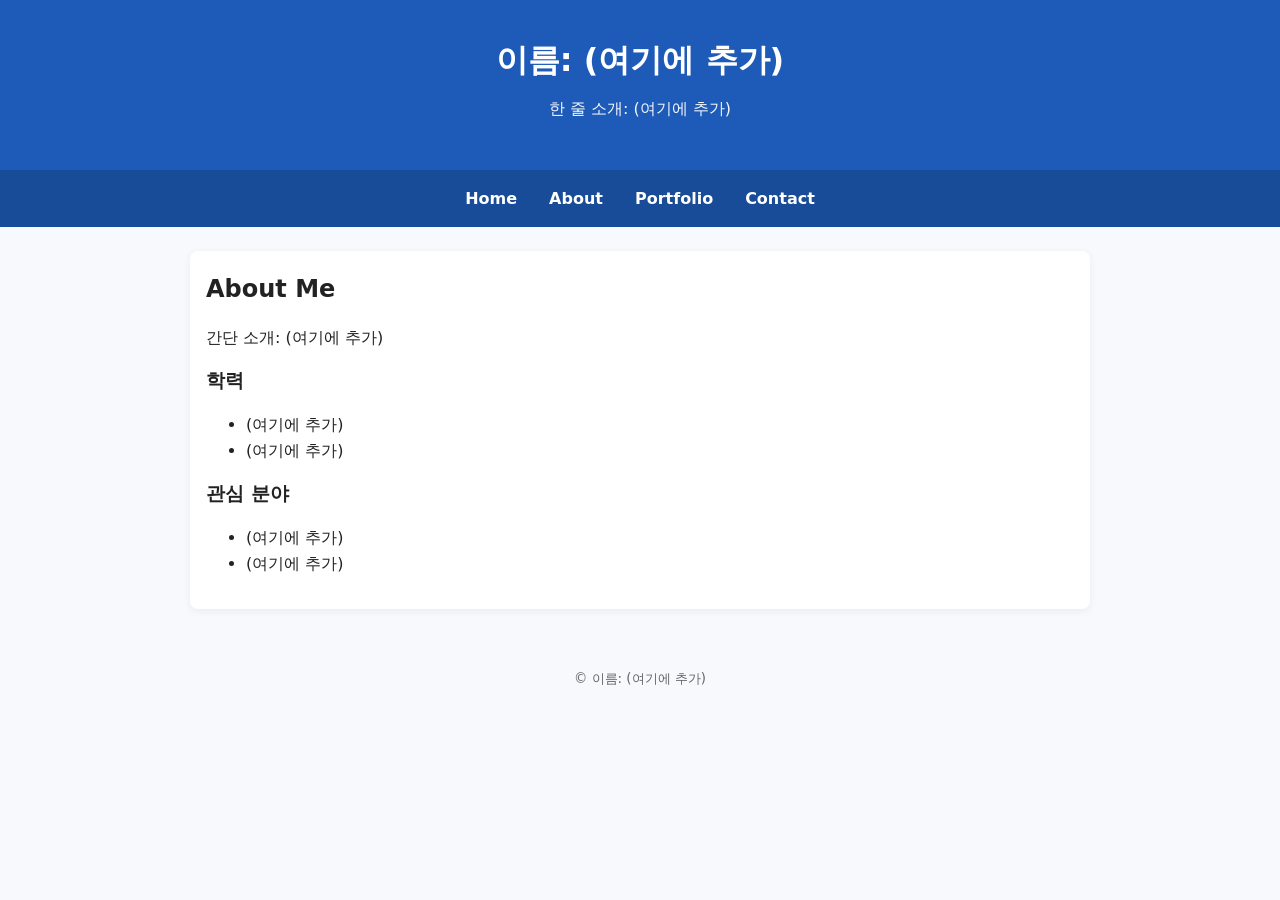
==== about.html @ 33f01722 "Add files via upload" ====
<!DOCTYPE html>
<html lang="ko">
<head>
  <meta charset="UTF-8" />
  <meta name="viewport" content="width=device-width, initial-scale=1.0"/>
  <title>인터넷활용 실습 템플릿</title>
  <link rel="stylesheet" href="style.css">
</head>
<body>
<header>
  <h1>이름: (여기에 추가)</h1>
  <p class="subtitle">한 줄 소개: (여기에 추가)</p>
</header>
<nav>
  <a href="index.html">Home</a>
  <a href="about.html">About</a>
  <a href="portfolio.html">Portfolio</a>
  <a href="contact.html">Contact</a>
</nav>
<main class="container">
<section>
  <h2>About Me</h2>
  <p>간단 소개: (여기에 추가)</p>
  <h3>학력</h3>
  <ul>
    <li>(여기에 추가)</li>
    <li>(여기에 추가)</li>
  </ul>
  <h3>관심 분야</h3>
  <ul>
    <li>(여기에 추가)</li>
    <li>(여기에 추가)</li>
  </ul>
</section>
</main>
<footer>
  <small>&copy; <span id="year"></span> 이름: (여기에 추가)</small>
</footer>
<script src="script.js"></script>
</body>
</html>
---- style.css ----
/* =============================================================
   색상 테마는 "여기"에서 바꿉니다. (파랑 계열 기본)
   원하는 색상 코드로 아래 4가지만 바꿔보세요.
   ------------------------------------------------------------- */
:root {
  --primary: #1e5bb8;      /* 메인 포인트 색상 */
  --primary-dark: #194c98; /* 호버/진한 포인트 */
  --bg: #f7f9fc;           /* 전체 배경 색 */
  --text: #222222;         /* 본문 글자 색 */
}
/* ============================================================= */

* { box-sizing: border-box; }
body {
  margin: 0;
  font-family: system-ui, -apple-system, "Segoe UI", Roboto, "Noto Sans KR", Arial, sans-serif;
  background: var(--bg);
  color: var(--text);
  line-height: 1.6;
}

header {
  padding: 2rem 1rem;
  text-align: center;
  background: var(--primary);
  color: #ffffff;
}
header .subtitle { margin-top: .25rem; opacity: .95; }

nav {
  background: var(--primary-dark);
  display: flex;
  gap: 1rem;
  padding: .75rem 1rem;
  justify-content: center;
  flex-wrap: wrap;
}
nav a {
  color: #ffffff;
  text-decoration: none;
  font-weight: 600;
  padding: .25rem .5rem;
}
nav a:hover { text-decoration: underline; }

.container {
  max-width: 900px;
  margin: 1.5rem auto;
  padding: 1rem;
  background: #ffffff;
  border-radius: 8px;
  box-shadow: 0 2px 8px rgba(0,0,0,.06);
}

section { margin-bottom: 1rem; }
h1, h2, h3 { margin: .2rem 0 .6rem; }

.contact-form {
  display: grid;
  grid-template-columns: 1fr;
  gap: .5rem;
  margin-top: 1rem;
}
input, textarea {
  width: 100%;
  padding: .6rem;
  border: 1px solid #ddd;
  border-radius: 6px;
  font: inherit;
}
button {
  padding: .6rem .8rem;
  border: none;
  border-radius: 6px;
  background: var(--primary);
  color: #fff;
  cursor: pointer;
  font-weight: 600;
}
button:hover { background: var(--primary-dark); }

footer {
  text-align: center;
  padding: 2rem 1rem;
  color: #666;
}

@media (max-width: 600px) {
  header h1 { font-size: 1.25rem; }
  .container { margin: 1rem; padding: .75rem; }
}
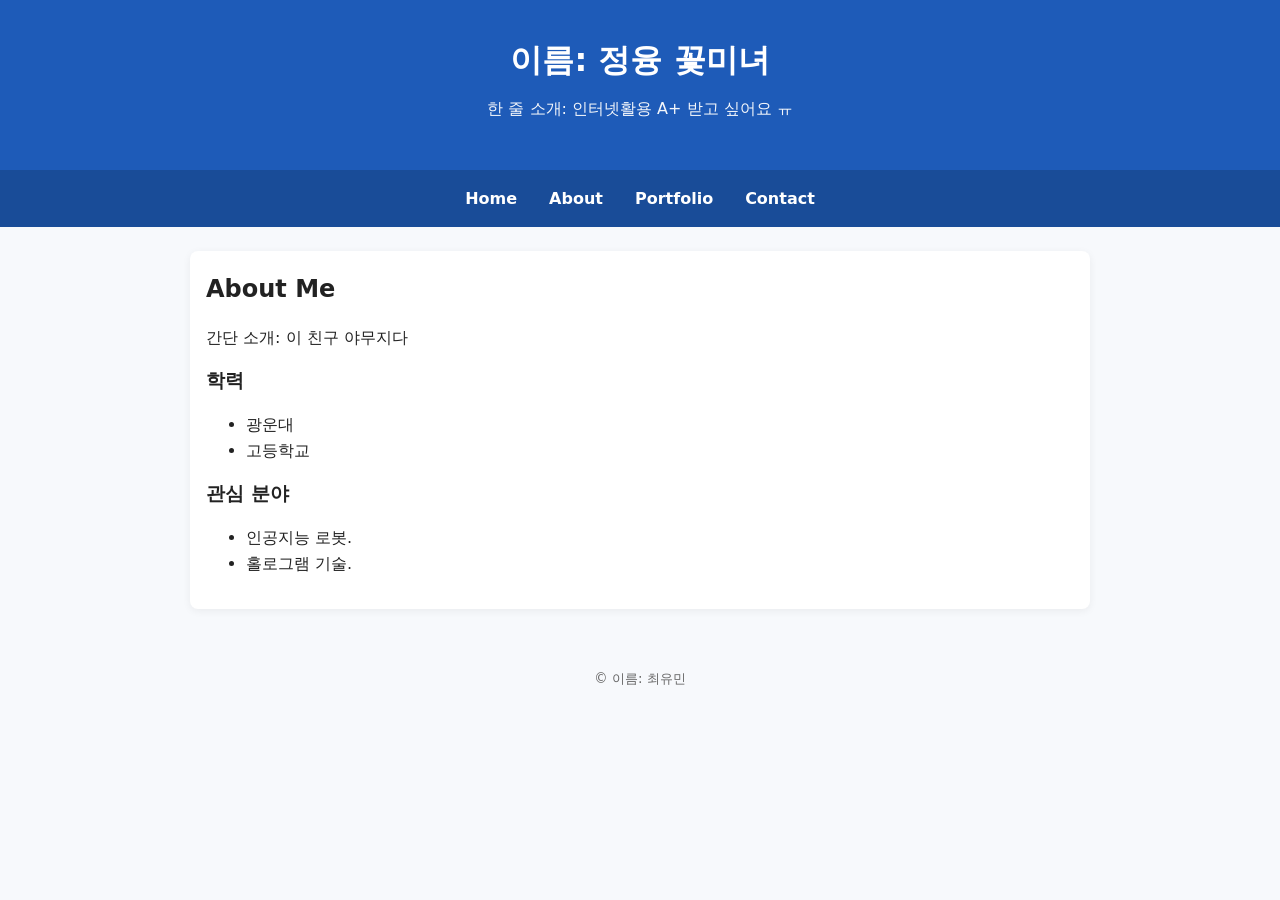
==== commit ceb24df4: "Update about.html" ====
--- a/about.html
+++ b/about.html
@@ -8,8 +8,8 @@
 </head>
 <body>
 <header>
-  <h1>이름: (여기에 추가)</h1>
-  <p class="subtitle">한 줄 소개: (여기에 추가)</p>
+  <h1>이름: 정융 꽃미녀</h1>
+  <p class="subtitle">한 줄 소개: 인터넷활용 A+ 받고 싶어요 ㅠ</p>
 </header>
 <nav>
   <a href="index.html">Home</a>
@@ -20,21 +20,21 @@
 <main class="container">
 <section>
   <h2>About Me</h2>
-  <p>간단 소개: (여기에 추가)</p>
+  <p>간단 소개: 이 친구 야무지다</p>
   <h3>학력</h3>
   <ul>
-    <li>(여기에 추가)</li>
-    <li>(여기에 추가)</li>
+    <li>광운대</li>
+    <li>고등학교</li>
   </ul>
   <h3>관심 분야</h3>
   <ul>
-    <li>(여기에 추가)</li>
-    <li>(여기에 추가)</li>
+    <li>인공지능 로봇.</li>
+    <li>홀로그램 기술.</li>
   </ul>
 </section>
 </main>
 <footer>
-  <small>&copy; <span id="year"></span> 이름: (여기에 추가)</small>
+  <small>&copy; <span id="year"></span> 이름: 최유민</small>
 </footer>
 <script src="script.js"></script>
 </body>
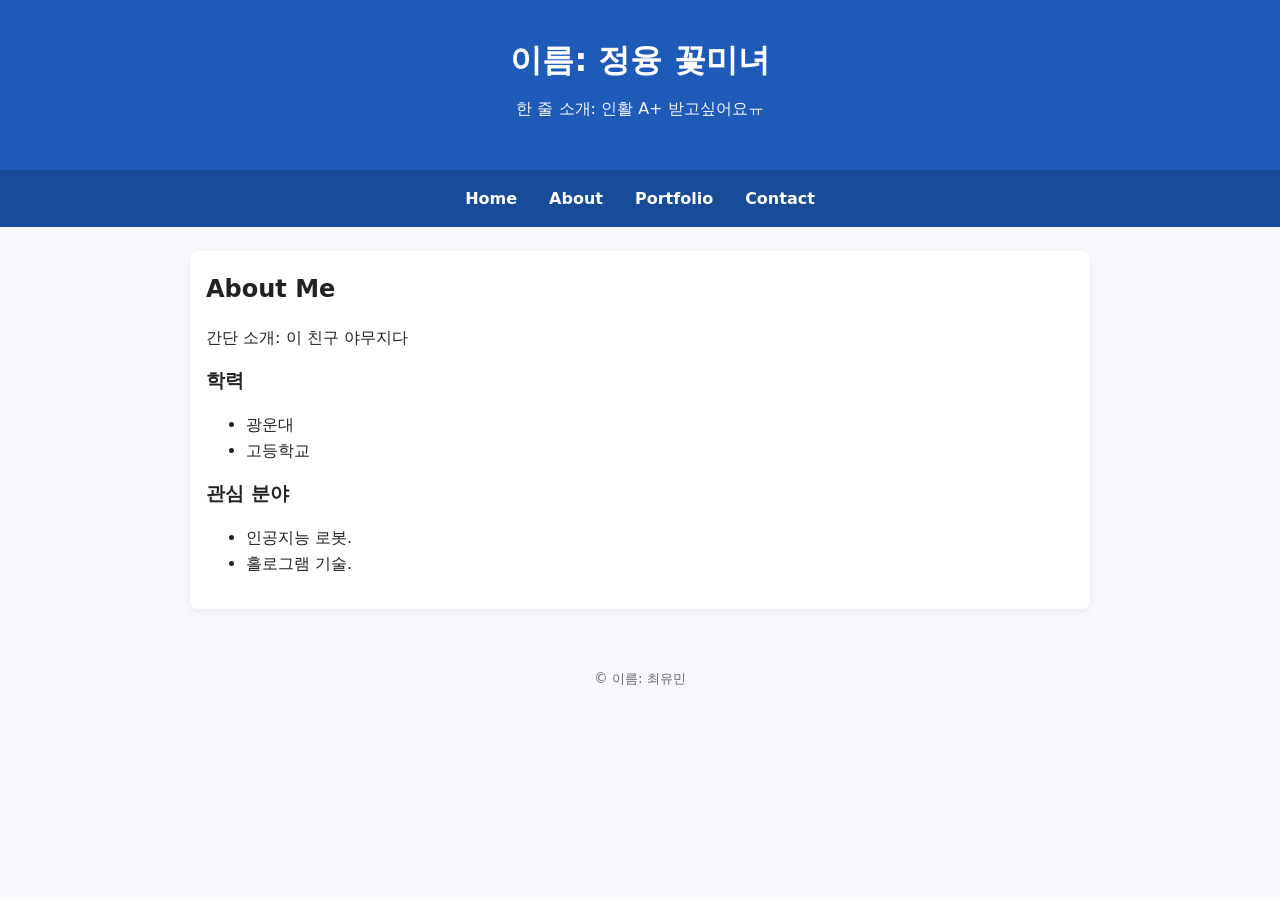
==== commit 2923385d: "Update about.html" ====
--- a/about.html
+++ b/about.html
@@ -9,7 +9,7 @@
 <body>
 <header>
   <h1>이름: 정융 꽃미녀</h1>
-  <p class="subtitle">한 줄 소개: 인터넷활용 A+ 받고 싶어요 ㅠ</p>
+  <p class="subtitle">한 줄 소개: 인활 A+ 받고싶어요ㅠ</p>
 </header>
 <nav>
   <a href="index.html">Home</a>
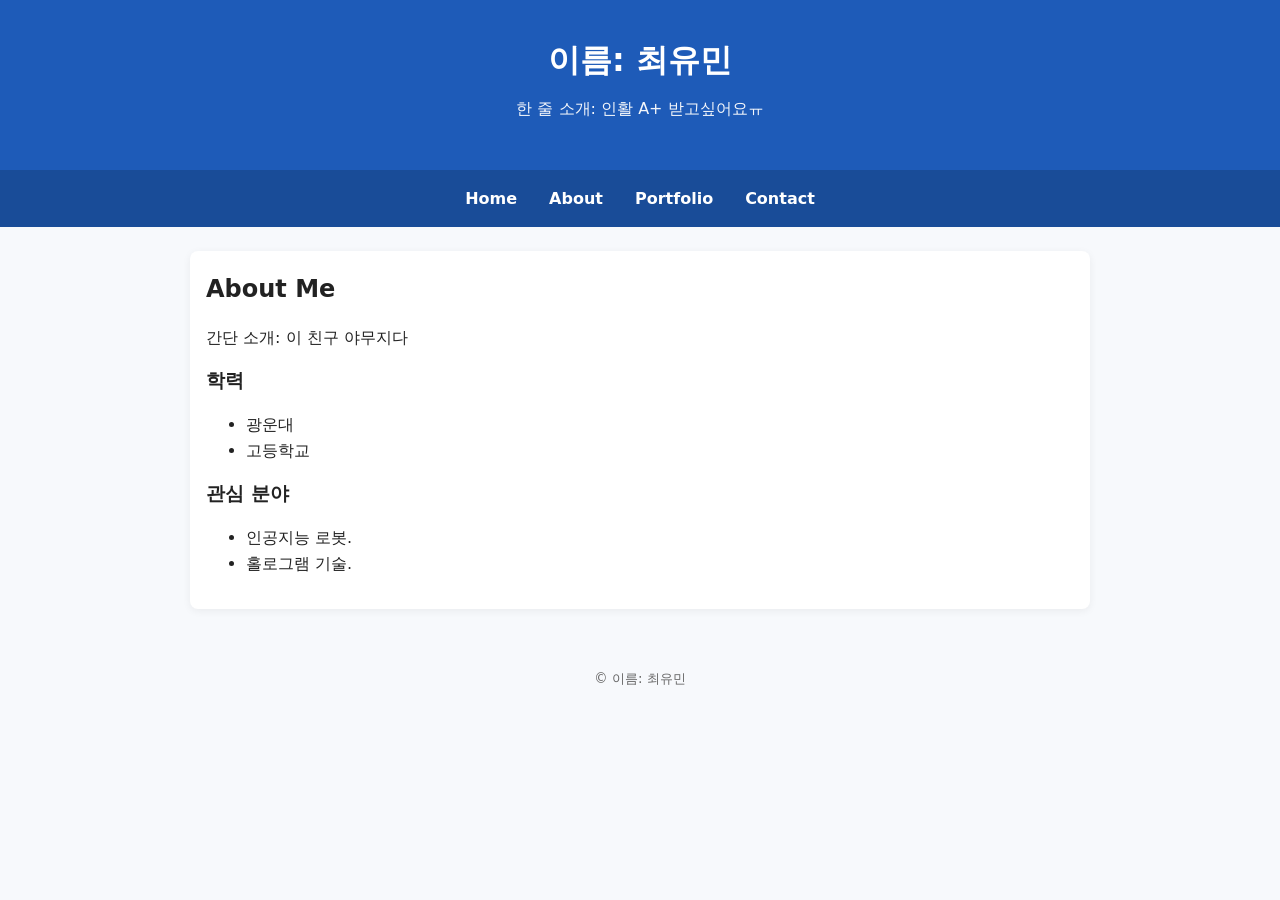
==== commit 5911aa82: "Update about.html" ====
--- a/about.html
+++ b/about.html
@@ -8,7 +8,7 @@
 </head>
 <body>
 <header>
-  <h1>이름: 정융 꽃미녀</h1>
+  <h1>이름: 최유민</h1>
   <p class="subtitle">한 줄 소개: 인활 A+ 받고싶어요ㅠ</p>
 </header>
 <nav>
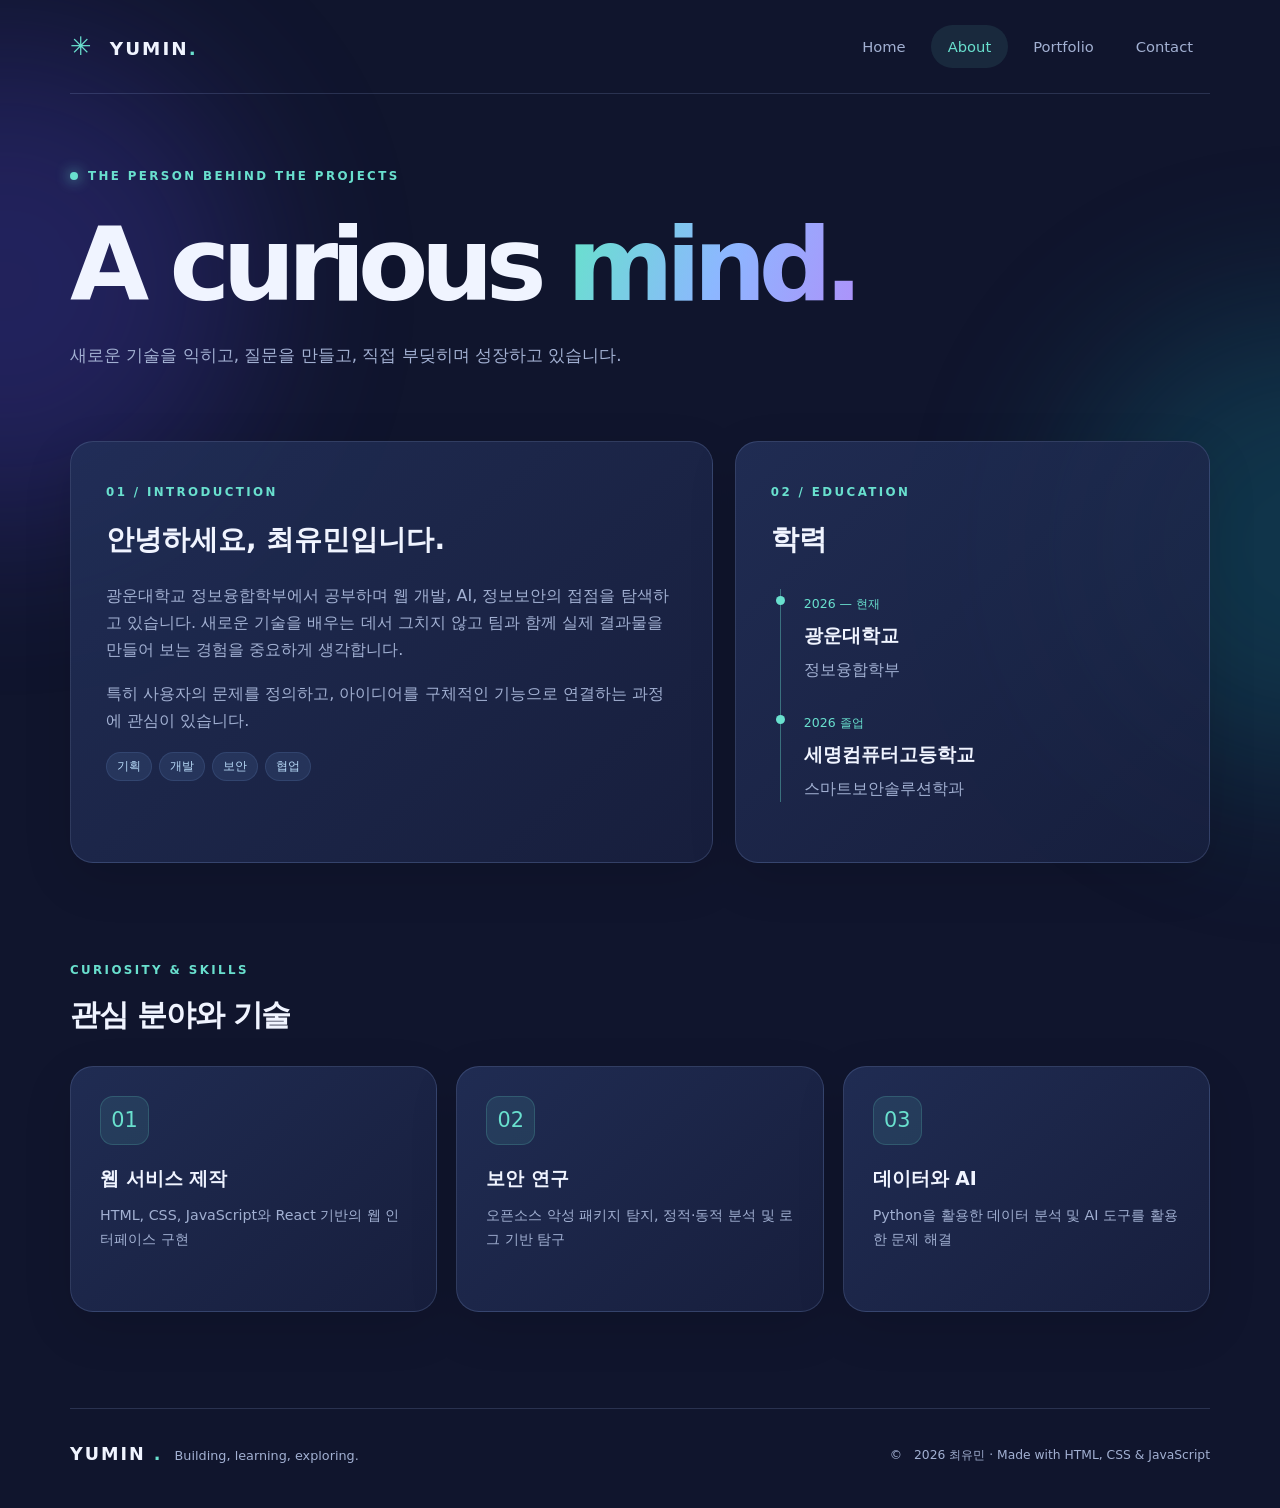
==== commit 6665af60: "Update website to Midnight Aurora" ====
--- a/about.html
+++ b/about.html
@@ -1,41 +1,10 @@
 <!DOCTYPE html>
-<html lang="ko">
-<head>
-  <meta charset="UTF-8" />
-  <meta name="viewport" content="width=device-width, initial-scale=1.0"/>
-  <title>인터넷활용 실습 템플릿</title>
-  <link rel="stylesheet" href="style.css">
-</head>
-<body>
-<header>
-  <h1>이름: 최유민</h1>
-  <p class="subtitle">한 줄 소개: 인활 A+ 받고싶어요ㅠ</p>
-</header>
-<nav>
-  <a href="index.html">Home</a>
-  <a href="about.html">About</a>
-  <a href="portfolio.html">Portfolio</a>
-  <a href="contact.html">Contact</a>
-</nav>
-<main class="container">
-<section>
-  <h2>About Me</h2>
-  <p>간단 소개: 이 친구 야무지다</p>
-  <h3>학력</h3>
-  <ul>
-    <li>광운대</li>
-    <li>고등학교</li>
-  </ul>
-  <h3>관심 분야</h3>
-  <ul>
-    <li>인공지능 로봇.</li>
-    <li>홀로그램 기술.</li>
-  </ul>
-</section>
-</main>
-<footer>
-  <small>&copy; <span id="year"></span> 이름: 최유민</small>
-</footer>
-<script src="script.js"></script>
-</body>
-</html>
+<html lang="ko"><head><meta charset="UTF-8"><meta name="viewport" content="width=device-width, initial-scale=1.0"><meta name="description" content="광운대학교 정보융합학부 학생 최유민의 개발 및 보안 포트폴리오"><title>About | 최유민 · Midnight Aurora</title><link rel="stylesheet" href="style.css"></head>
+<body><div class="ambient ambient-a"></div><div class="ambient ambient-b"></div>
+<div class="site-shell"><nav class="topbar" aria-label="주 메뉴"><a class="brand" href="index.html"><span class="brand-symbol">✳</span> YUMIN<span class="brand-dot">.</span></a><div class="nav-links"><a href="index.html" class="" >Home</a>
+<a href="about.html" class="active" aria-current="page">About</a>
+<a href="portfolio.html" class="" >Portfolio</a>
+<a href="contact.html" class="" >Contact</a></div><button class="menu-toggle" type="button" aria-label="메뉴 열기" aria-expanded="false">☰</button></nav>
+<header class="page-heading"><div class="eyebrow"><span class="pulse"></span>THE PERSON BEHIND THE PROJECTS</div><h1>A curious <span class="gradient-text">mind.</span></h1><p class="lead">새로운 기술을 익히고, 질문을 만들고, 직접 부딪히며 성장하고 있습니다.</p></header>
+<main id="main-content"><section class="two-col"><article class="glass content-card"><span class="tiny-label">01 / INTRODUCTION</span><h2>안녕하세요, 최유민입니다.</h2><p>광운대학교 정보융합학부에서 공부하며 웹 개발, AI, 정보보안의 접점을 탐색하고 있습니다. 새로운 기술을 배우는 데서 그치지 않고 팀과 함께 실제 결과물을 만들어 보는 경험을 중요하게 생각합니다.</p><p>특히 사용자의 문제를 정의하고, 아이디어를 구체적인 기능으로 연결하는 과정에 관심이 있습니다.</p><div class="tags"><span class="tag">기획</span><span class="tag">개발</span><span class="tag">보안</span><span class="tag">협업</span></div></article><aside class="glass content-card"><span class="tiny-label">02 / EDUCATION</span><h2>학력</h2><div class="timeline"><div><span class="when">2026 — 현재</span><h3>광운대학교</h3><p>정보융합학부</p></div><div><span class="when">2026 졸업</span><h3>세명컴퓨터고등학교</h3><p>스마트보안솔루션학과</p></div></div></aside></section><section class="section-block"><div class="section-head"><div><span class="tiny-label">CURIOSITY & SKILLS</span><h2>관심 분야와 기술</h2></div></div><div class="three-cols"><div class="glass feature"><span class="feature-icon">01</span><h3>웹 서비스 제작</h3><p>HTML, CSS, JavaScript와 React 기반의 웹 인터페이스 구현</p></div><div class="glass feature"><span class="feature-icon">02</span><h3>보안 연구</h3><p>오픈소스 악성 패키지 탐지, 정적·동적 분석 및 로그 기반 탐구</p></div><div class="glass feature"><span class="feature-icon">03</span><h3>데이터와 AI</h3><p>Python을 활용한 데이터 분석 및 AI 도구를 활용한 문제 해결</p></div></div></section></main>
+<footer><div><strong>YUMIN<span class="brand-dot">.</span></strong> <span>Building, learning, exploring.</span></div><small>© <span id="year">2026</span> 최유민 · Made with HTML, CSS & JavaScript</small></footer></div><script src="script.js"></script></body></html>
--- a/style.css
+++ b/style.css
@@ -1,91 +1,6 @@
-/* =============================================================
-   색상 테마는 "여기"에서 바꿉니다. (파랑 계열 기본)
-   원하는 색상 코드로 아래 4가지만 바꿔보세요.
-   ------------------------------------------------------------- */
-:root {
-  --primary: #1e5bb8;      /* 메인 포인트 색상 */
-  --primary-dark: #194c98; /* 호버/진한 포인트 */
-  --bg: #f7f9fc;           /* 전체 배경 색 */
-  --text: #222222;         /* 본문 글자 색 */
-}
-/* ============================================================= */
-
-* { box-sizing: border-box; }
-body {
-  margin: 0;
-  font-family: system-ui, -apple-system, "Segoe UI", Roboto, "Noto Sans KR", Arial, sans-serif;
-  background: var(--bg);
-  color: var(--text);
-  line-height: 1.6;
-}
-
-header {
-  padding: 2rem 1rem;
-  text-align: center;
-  background: var(--primary);
-  color: #ffffff;
-}
-header .subtitle { margin-top: .25rem; opacity: .95; }
-
-nav {
-  background: var(--primary-dark);
-  display: flex;
-  gap: 1rem;
-  padding: .75rem 1rem;
-  justify-content: center;
-  flex-wrap: wrap;
-}
-nav a {
-  color: #ffffff;
-  text-decoration: none;
-  font-weight: 600;
-  padding: .25rem .5rem;
-}
-nav a:hover { text-decoration: underline; }
-
-.container {
-  max-width: 900px;
-  margin: 1.5rem auto;
-  padding: 1rem;
-  background: #ffffff;
-  border-radius: 8px;
-  box-shadow: 0 2px 8px rgba(0,0,0,.06);
-}
-
-section { margin-bottom: 1rem; }
-h1, h2, h3 { margin: .2rem 0 .6rem; }
-
-.contact-form {
-  display: grid;
-  grid-template-columns: 1fr;
-  gap: .5rem;
-  margin-top: 1rem;
-}
-input, textarea {
-  width: 100%;
-  padding: .6rem;
-  border: 1px solid #ddd;
-  border-radius: 6px;
-  font: inherit;
-}
-button {
-  padding: .6rem .8rem;
-  border: none;
-  border-radius: 6px;
-  background: var(--primary);
-  color: #fff;
-  cursor: pointer;
-  font-weight: 600;
-}
-button:hover { background: var(--primary-dark); }
-
-footer {
-  text-align: center;
-  padding: 2rem 1rem;
-  color: #666;
-}
-
-@media (max-width: 600px) {
-  header h1 { font-size: 1.25rem; }
-  .container { margin: 1rem; padding: .75rem; }
-}
+/* Midnight Aurora — 원본 템플릿 색상 테마를 변경하고 카드 및 반응형 구조를 추가했습니다. */
+:root{--primary:#69e0ce;--primary-dark:#3bbcae;--bg:#10152d;--text:#f0f4ff;--panel:#1b2547;--muted:#a2b0d2;--violet:#a58bff;--border:rgba(171,197,255,.17)}
+*{box-sizing:border-box}html{scroll-behavior:smooth}body{margin:0;min-height:100vh;font-family:system-ui,-apple-system,"Segoe UI","Noto Sans KR",sans-serif;background:var(--bg);color:var(--text);line-height:1.7;overflow-x:hidden}a{color:inherit}button,input,textarea{font:inherit}button,a{-webkit-tap-highlight-color:transparent}button:focus-visible,a:focus-visible,input:focus-visible,textarea:focus-visible{outline:2px solid var(--primary);outline-offset:3px}.ambient{position:fixed;pointer-events:none;filter:blur(88px);z-index:-1;opacity:.27;border-radius:50%}.ambient-a{background:#5548dc;width:490px;height:490px;left:-240px;top:40px}.ambient-b{background:#138c9a;width:470px;height:470px;right:-260px;top:310px}.site-shell{width:min(1140px,calc(100% - 48px));margin:auto}.topbar{position:relative;display:flex;justify-content:space-between;align-items:center;min-height:94px;border-bottom:1px solid var(--border)}.brand{text-decoration:none;letter-spacing:2px;font-size:1.15rem;font-weight:850}.brand-symbol,.brand-dot{color:var(--primary)}.brand-symbol{font-size:1.6rem;margin-right:8px}.nav-links{display:flex;gap:8px}.nav-links a{text-decoration:none;color:var(--muted);padding:9px 17px;border-radius:30px;font-size:.92rem;transition:.2s}.nav-links a:hover,.nav-links a.active{background:rgba(105,224,206,.1);color:var(--primary)}.menu-toggle{display:none;color:var(--text);background:transparent;border:1px solid var(--border);border-radius:12px;padding:5px 12px;cursor:pointer}.page-heading{padding:72px 0 55px;max-width:800px}.eyebrow,.tiny-label{font-size:.74rem;letter-spacing:2.4px;font-weight:750;color:var(--primary)}.eyebrow{display:flex;align-items:center;gap:10px}.pulse,.status-dot{height:8px;width:8px;border-radius:100%;background:var(--primary);display:inline-block;box-shadow:0 0 14px var(--primary)}h1{font-size:clamp(3.2rem,8.1vw,6.4rem);line-height:1.12;letter-spacing:-.075em;margin:22px 0 18px;font-weight:850}h2,h3,p{margin-top:0}.gradient-text{background:linear-gradient(110deg,#69e0ce 5%,#8cb7ff 53%,#ae91fa);background-clip:text;-webkit-background-clip:text;color:transparent}.lead{color:var(--muted);font-size:1.05rem}.glass{background:linear-gradient(138deg,rgba(34,48,89,.87),rgba(24,32,63,.88));border:1px solid var(--border);border-radius:23px;box-shadow:0 16px 50px rgba(0,0,0,.12)}.hero-grid{display:grid;grid-template-columns:1.4fr .8fr;gap:22px}.intro{padding:45px}.intro h2{font-size:clamp(2rem,3.8vw,3.4rem);line-height:1.25;letter-spacing:-.06em;margin:20px 0}.intro p,.feature p,.project-copy p,.content-card p{color:var(--muted)}.intro p{max-width:500px}.intro strong{color:white}.actions{display:flex;gap:12px;flex-wrap:wrap;margin-top:29px}.btn{display:inline-flex;align-items:center;justify-content:center;gap:10px;border-radius:12px;padding:12px 20px;text-decoration:none;font-size:.9rem;font-weight:760;cursor:pointer;border:1px solid transparent;transition:transform .2s,background .2s}.btn:hover{transform:translateY(-2px)}.btn.primary{color:#10263a;background:var(--primary)}.btn.primary:hover{background:#a2f1e7}.btn.secondary{border-color:var(--border);color:var(--text);background:rgba(255,255,255,.04)}.btn.secondary:hover{background:rgba(255,255,255,.1)}.profile-panel{padding:32px;display:flex;flex-direction:column;align-items:center;justify-content:center;gap:22px}.orbit{width:205px;height:205px;border-radius:50%;border:1px dashed rgba(105,224,206,.48);display:grid;place-items:center;background:radial-gradient(circle,rgba(105,224,206,.1),transparent 70%);position:relative}.orbit:before,.orbit:after{content:'';position:absolute;width:9px;height:9px;border-radius:50%;background:var(--primary);top:22px;right:28px;box-shadow:0 0 18px var(--primary)}.orbit:after{background:var(--violet);top:auto;bottom:22px;right:auto;left:26px}.orbit-inner{display:flex;flex-direction:column;align-items:center;text-align:center;color:var(--muted);font-weight:800;font-size:.7rem;letter-spacing:2px;line-height:1.7}.orbit-icon{font-size:3rem;color:var(--primary)}.status{font-size:.8rem;color:var(--muted)}.status-dot{width:6px;height:6px;margin-right:5px}.mini-stats{display:flex;width:100%;justify-content:space-around;border-top:1px solid var(--border);padding-top:18px}.mini-stats div{display:flex;flex-direction:column;align-items:center}.mini-stats b{font-size:1.05rem}.mini-stats small{color:var(--muted);font-size:.72rem}.section-block{margin-top:92px}.section-block.compact{margin-top:0}.section-head{display:flex;align-items:end;justify-content:space-between;gap:15px;margin-bottom:26px}.section-head h2{font-size:1.9rem;letter-spacing:-.04em;margin:6px 0 0}.quiet{color:var(--muted);font-weight:400}.text-link{color:var(--primary);font-weight:700;font-size:.88rem;text-decoration:none}.text-link:hover{text-decoration:underline}.three-cols{display:grid;grid-template-columns:repeat(3,1fr);gap:19px}.feature{padding:29px;min-height:246px}.feature-icon{display:inline-grid;place-items:center;width:49px;height:49px;background:rgba(105,224,206,.1);border:1px solid rgba(105,224,206,.18);border-radius:13px;font-size:1.3rem;color:var(--primary);margin-bottom:18px}.feature h3{margin-bottom:8px}.feature p{font-size:.89rem}.tag{display:inline-block;color:#b9dcfa;background:rgba(140,183,255,.1);border:1px solid rgba(140,183,255,.12);border-radius:30px;padding:4px 10px;font-size:.72rem;white-space:nowrap}.tags{display:flex;flex-wrap:wrap;gap:7px;margin:18px 0}.project-spotlight{display:grid;grid-template-columns:1fr 1fr;gap:30px;padding:29px;align-items:center}.project-spotlight h3{font-size:2.1rem;margin:12px 0}.project-spotlight p{color:var(--muted)}.project-graphic,.project-art{min-height:240px;border-radius:15px;display:flex;justify-content:center;align-items:center;flex-direction:column;background:radial-gradient(circle at 70% 20%,rgba(105,224,206,.28),transparent 42%),linear-gradient(140deg,#203f62,#33305c);position:relative;overflow:hidden}.project-graphic:before,.project-art:before{content:'';position:absolute;width:205px;height:205px;border:1px solid rgba(255,255,255,.15);border-radius:50%;transform:rotate(35deg)}.project-graphic>*,.project-art>*{position:relative}.project-graphic span,.project-art span:not(.shield){letter-spacing:5px;font-size:.75rem;color:var(--primary)}.project-graphic strong,.project-art strong{font-size:2.2rem;letter-spacing:-2px;line-height:1.15}.project-graphic strong span{letter-spacing:0;color:var(--primary);font-size:1.8rem}.project-graphic small,.project-art small{color:var(--muted);font-size:.7rem;margin-top:9px}.two-col{display:grid;grid-template-columns:1.15fr .85fr;gap:22px}.content-card{padding:35px}.content-card h2{margin:12px 0 18px;font-size:1.75rem}.timeline{border-left:1px solid rgba(105,224,206,.4);margin-left:9px;padding-left:23px}.timeline>div{position:relative;margin:25px 0}.timeline>div:before{position:absolute;content:'';width:9px;height:9px;border-radius:50%;background:var(--primary);top:7px;left:-28px}.timeline h3{margin:4px 0}.timeline p{margin:0}.when{color:var(--primary);font-size:.78rem}.filter-bar{display:flex;gap:10px;margin-bottom:23px;flex-wrap:wrap}.filter-btn{background:rgba(255,255,255,.05);color:var(--muted);border:1px solid var(--border);border-radius:30px;padding:9px 18px;cursor:pointer}.filter-btn:hover,.filter-btn.selected{background:rgba(105,224,206,.14);color:var(--primary);border-color:rgba(105,224,206,.4)}.project-grid{display:grid;grid-template-columns:repeat(2,1fr);gap:24px}.project-card{padding:18px;overflow:hidden}.project-art{min-height:245px}.art-security{background:radial-gradient(circle at 40% 40%,rgba(155,115,255,.32),transparent 50%),linear-gradient(135deg,#272553,#123c53)}.shield{color:var(--primary);font-size:2.5rem}.art-security strong{text-align:center;font-size:1.7rem}.project-copy{padding:19px 10px 13px}.project-top{display:flex;justify-content:space-between}.project-number{color:#64769f}.project-copy h2{font-size:1.5rem;margin:12px 0 9px}.project-copy .text-link{display:inline-block;margin-top:10px}.project-state{color:var(--primary);font-size:.82rem}.empty-state{color:var(--muted)}.contact-method{display:flex;gap:13px;align-items:center;padding:14px 0;border-bottom:1px solid var(--border)}.contact-symbol{width:42px;height:42px;border-radius:12px;background:rgba(105,224,206,.1);display:grid;place-items:center;color:var(--primary)}.contact-method>div{display:flex;flex-direction:column}.contact-method small{color:var(--muted)}.contact-method a{color:var(--primary);text-decoration:none}.muted,.contact-method .muted{color:var(--muted)}.fine-print{font-size:.78rem;margin-top:18px}.contact-form{display:flex;flex-direction:column;gap:10px}.contact-form label{font-size:.85rem;color:#dbe7ff}.contact-form input,.contact-form textarea{color:var(--text);background:rgba(8,14,34,.43);border:1px solid var(--border);border-radius:11px;padding:12px 14px;resize:vertical}.contact-form input::placeholder,.contact-form textarea::placeholder{color:#7a8bb2}.contact-form button{align-self:flex-start;margin-top:8px}.form-feedback{font-size:.85rem;min-height:20px;color:var(--primary)!important}footer{border-top:1px solid var(--border);margin-top:96px;padding:31px 0 38px;display:flex;justify-content:space-between;align-items:center;gap:12px;flex-wrap:wrap;color:var(--muted);font-size:.8rem}footer strong{color:var(--text);font-size:1.1rem;letter-spacing:2px}footer span{margin-left:8px}footer small{font-size:.77rem}
+@media(max-width:820px){.hero-grid,.two-col,.project-spotlight{grid-template-columns:1fr}.three-cols{grid-template-columns:1fr 1fr}.profile-panel{min-height:300px}.page-heading{padding:55px 0 40px}.project-grid{grid-template-columns:1fr}}
+@media(max-width:560px){.site-shell{width:calc(100% - 30px)}.topbar{min-height:75px}.menu-toggle{display:block}.nav-links{display:none;position:absolute;top:69px;left:0;right:0;z-index:3;background:#1b2547;flex-direction:column;border:1px solid var(--border);border-radius:14px;padding:10px}.nav-links.open{display:flex}.page-heading{padding:43px 0 32px}h1{font-size:3.25rem}.intro,.content-card{padding:25px}.three-cols{grid-template-columns:1fr}.section-block{margin-top:62px}.section-head{align-items:start;flex-direction:column}.profile-panel{padding:25px}.project-spotlight{padding:20px}.project-graphic{min-height:190px}.contact-form button{width:100%}footer{margin-top:65px}footer span{display:block;margin-left:0}}
+@media(prefers-reduced-motion:reduce){html{scroll-behavior:auto}*,*:before,*:after{transition:none!important;animation:none!important}}
